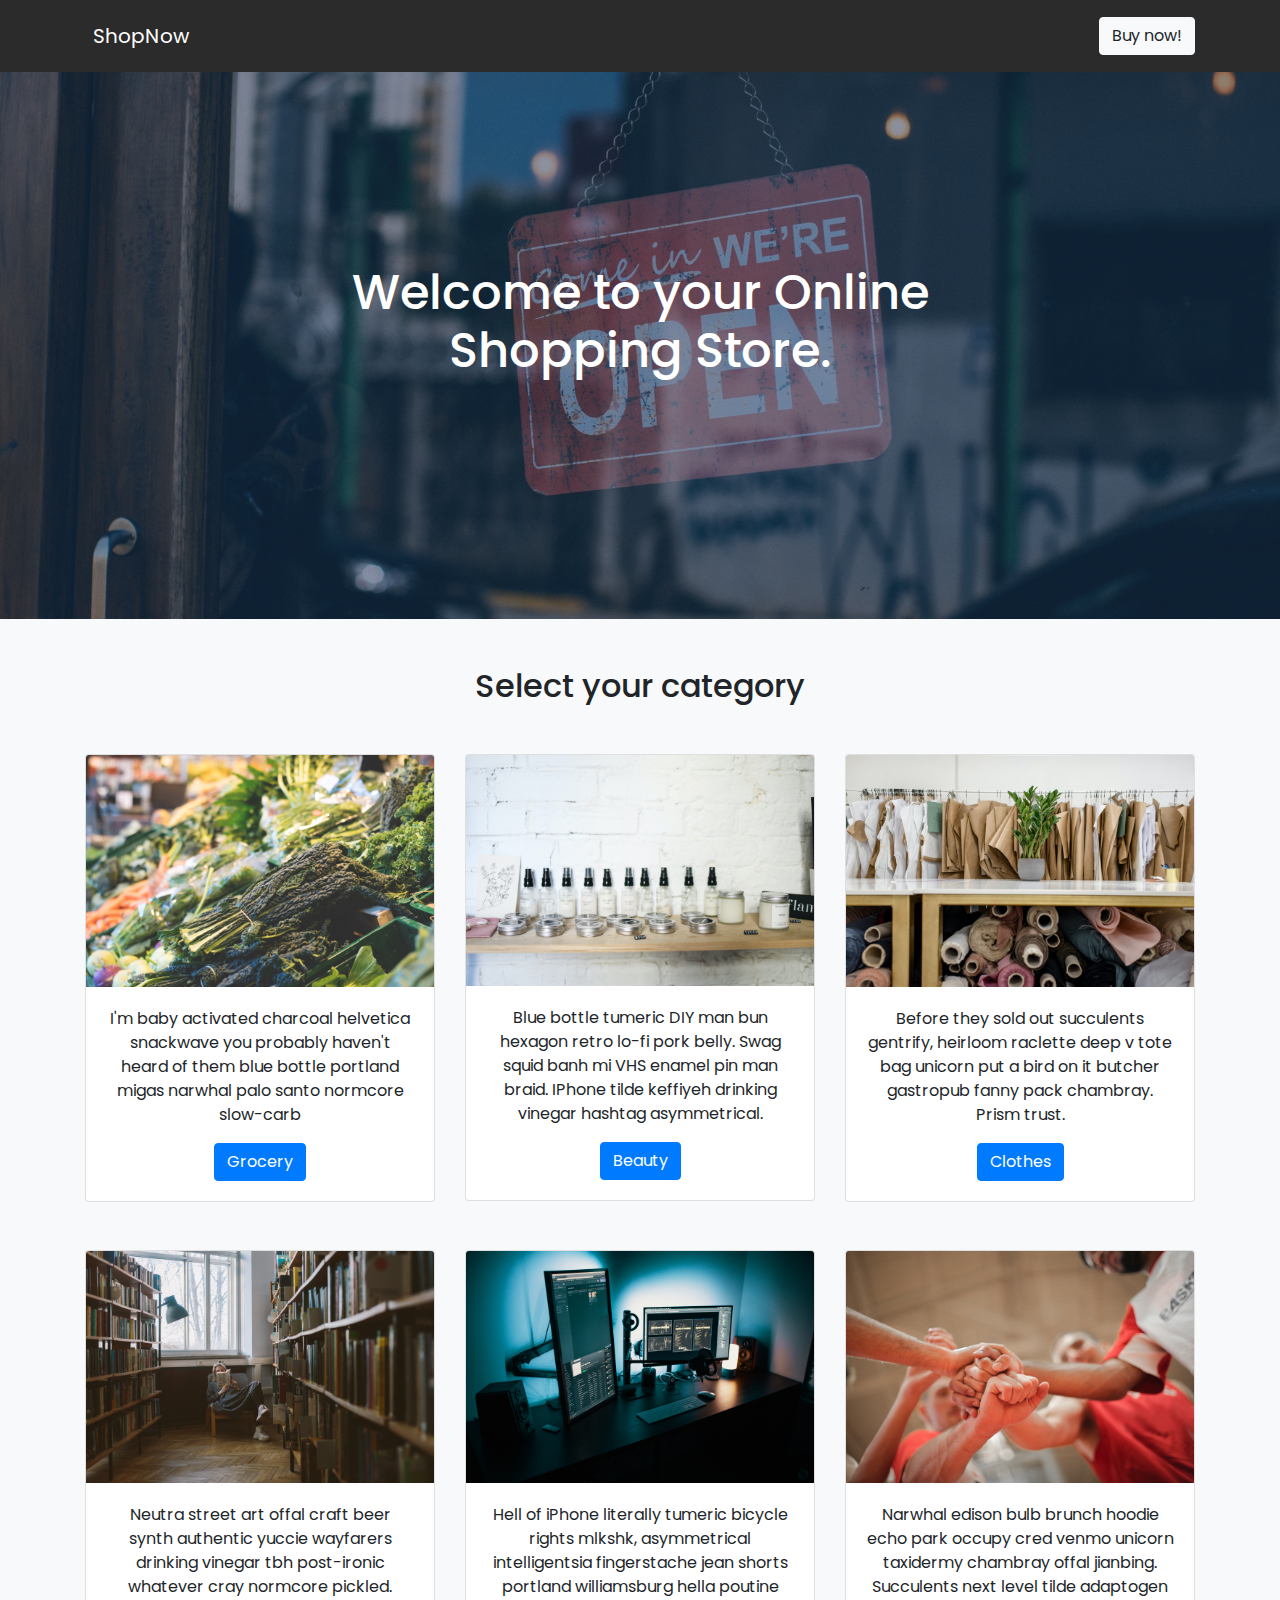
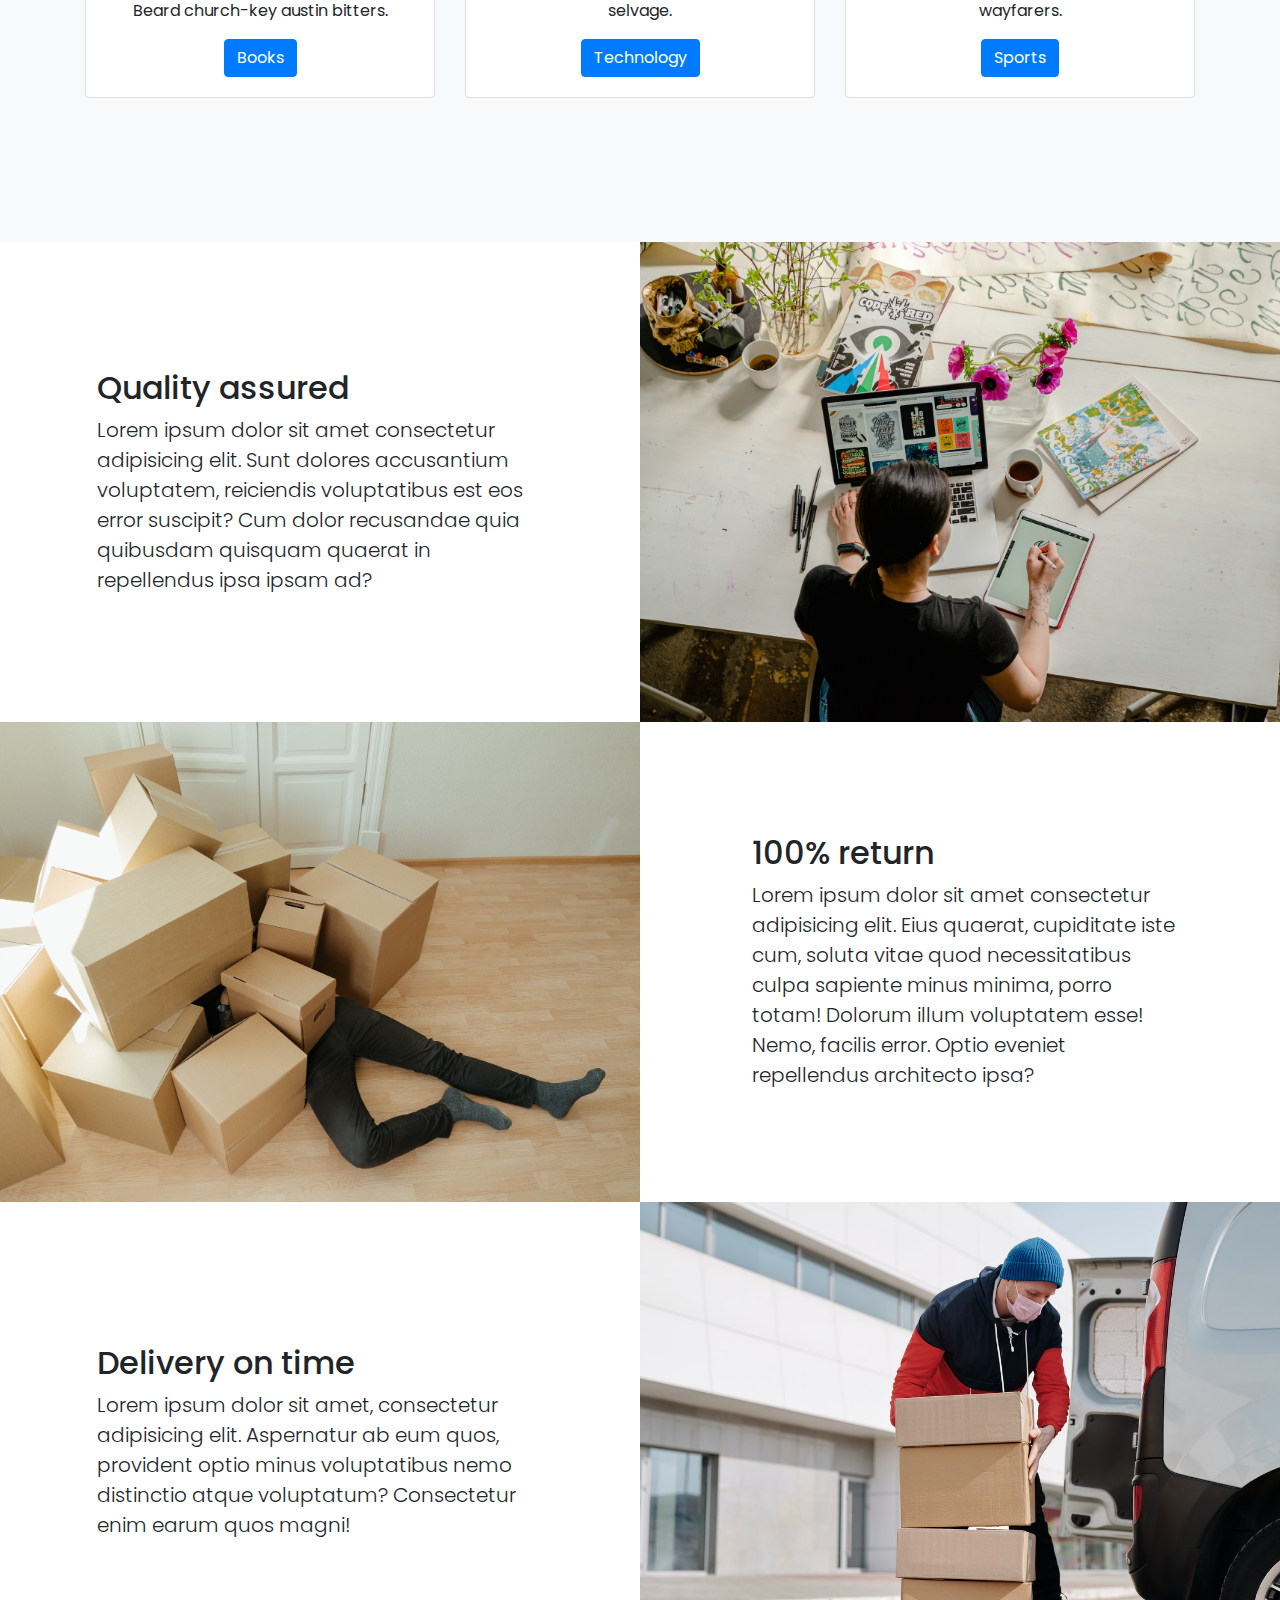
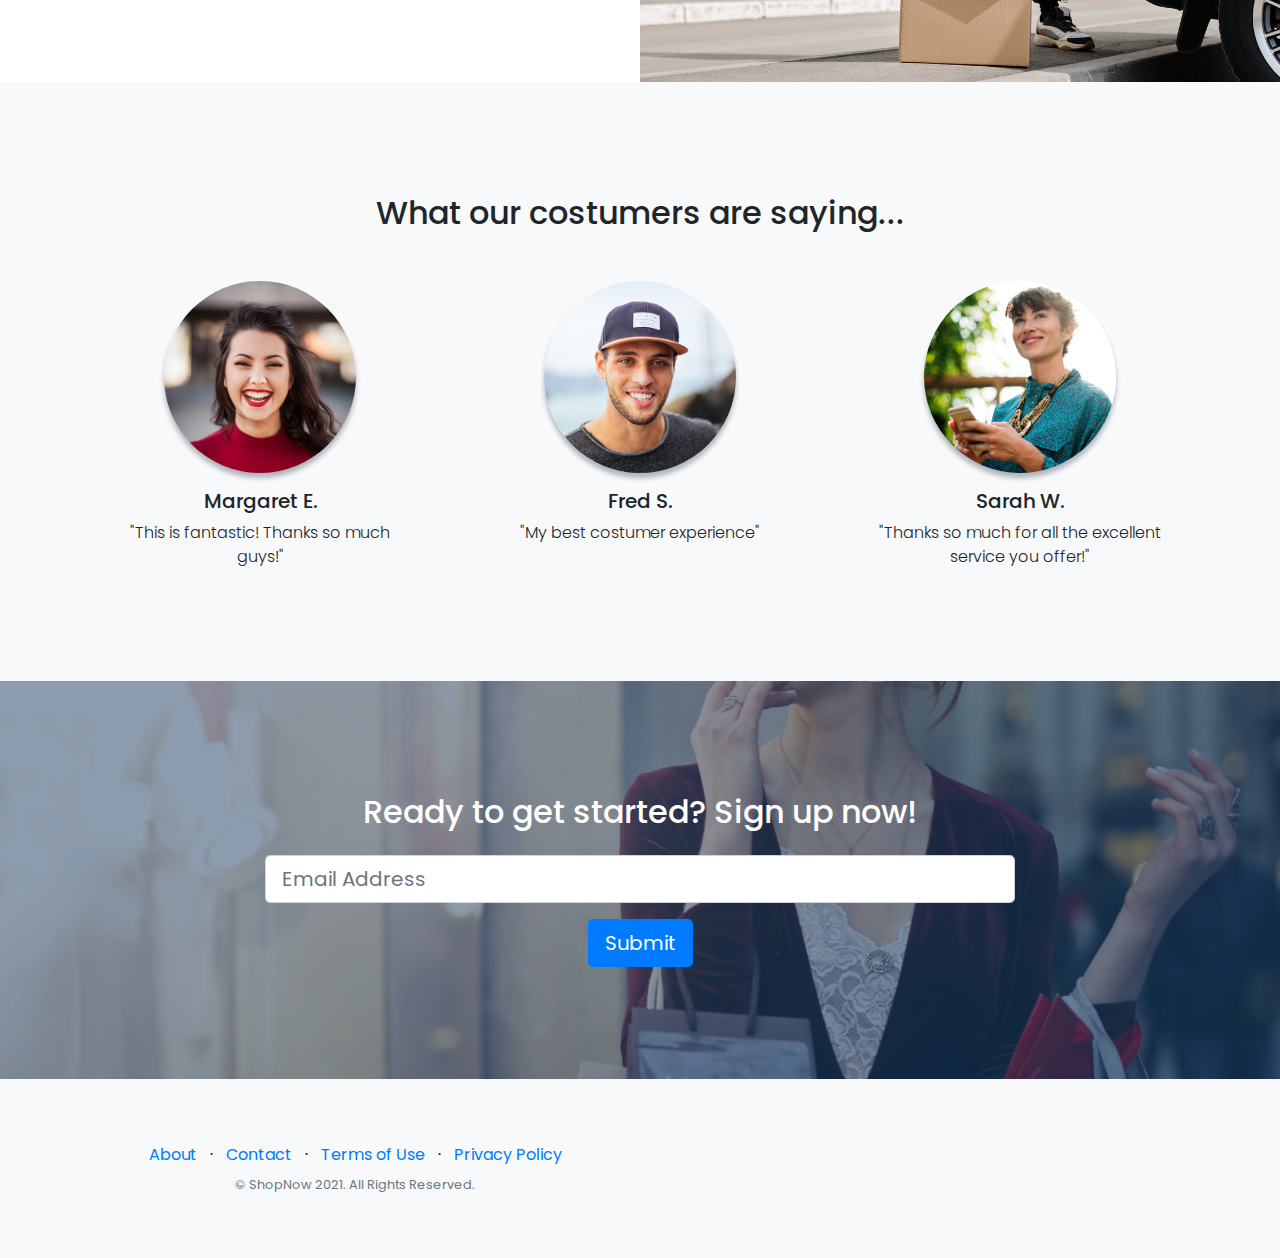
==== index.html @ e337b27c "Sprint Solution" ====
<!DOCTYPE html>
<html lang="en">
  <head>
    <meta charset="UTF-8" />
    <meta http-equiv="X-UA-Compatible" content="ie=edge" />
    <meta name="viewport" content="width=device-width, initial-scale=1.0" />

    <!-- bootstrap -->
    <link
      rel="stylesheet"
      href="https://stackpath.bootstrapcdn.com/bootstrap/4.3.1/css/bootstrap.min.css"
      integrity="sha384-ggOyR0iXCbMQv3Xipma34MD+dH/1fQ784/j6cY/iJTQUOhcWr7x9JvoRxT2MZw1T"
      crossorigin="anonymous"
    />
    <!-- font awesome -->
    <link
      rel="stylesheet"
      href="https://use.fontawesome.com/releases/v5.8.1/css/all.css"
      integrity="sha384-50oBUHEmvpQ+1lW4y57PTFmhCaXp0ML5d60M1M7uH2+nqUivzIebhndOJK28anvf"
      crossorigin="anonymous"
    />
    <link rel="stylesheet" href="css/style.css" />

    <title>ShopNow</title>
  </head>

  <body>
    <!-- Navigation-->
    <nav class="navbar sticky-top navbar-dark py-3">
      <div class="container">
        <a class="navbar-brand" href="#"
          ><i class="fas fa-shopping-cart mr-2"></i> ShopNow</a
        >
        <a class="btn btn-light" href="grocery.html">Buy now!</a>
      </div>
    </nav>
    <!-- header  -->
    <header class="masthead">
      <div class="container position-relative">
        <div class="row justify-content-center">
          <div class="col-xl-6">
            <div class="text-center text-white">
              <!-- Page heading-->
              <h1 class="mb-5">Welcome to your Online Shopping Store.</h1>
            </div>
          </div>
        </div>
      </div>
    </header>

    <!-- sections -->
    <section class="bg-light text-center py-5">
      <h2 class="text-center mb-4">Select your category</h2>
      <div class="container">
        <div class="row mt-4 my-lg-5">
          <div class="col-lg-4 mb-5">
            <div class="card">
              <img
                class="card-img-top"
                src="./images/pexels-lumn-319798.jpg"
                alt="grocery card image"
              />
              <div class="card-body">    
                <p class="card-text">
                  I'm baby activated charcoal helvetica snackwave you probably haven't heard of them blue bottle portland migas narwhal palo santo normcore slow-carb
                </p>
                <a href="grocery.html#grocery" class="btn btn-primary"
                  >Grocery</a
                >
              </div>
            </div>
          </div>
          <div class="col-lg-4 mb-5">
            <div class="card">
              <img
                class="card-img-top"
                src="./images/pexels-polina-tankilevitch-3735631.jpg"
                alt="beauty card image"
              />
              <div class="card-body">
                <p class="card-text">
                  Blue bottle tumeric DIY man bun hexagon retro lo-fi pork belly. Swag squid banh mi VHS enamel pin man braid. IPhone tilde keffiyeh drinking vinegar hashtag asymmetrical.
                </p>
                <a href="grocery.html#beauty" class="btn btn-primary">Beauty</a>
              </div>
            </div>
          </div>
          <div class="col-lg-4 mb-5">
            <div class="card">
              <img
                class="card-img-top"
                src="./images/pexels-ksenia-chernaya-3965543.jpg"
                alt="clothes card image"
              />
              <div class="card-body">       
                <p class="card-text">
                  Before they sold out succulents gentrify, heirloom raclette deep v tote bag unicorn put a bird on it butcher gastropub fanny pack chambray. Prism trust.
                </p>
                <a href="grocery.html#clothes" class="btn btn-primary"
                  >Clothes</a
                >
              </div>
            </div>
          </div>
          <div class="col-lg-4 mb-5">
            <div class="card">
              <img
                class="card-img-top"
                src="./images/pexels-polina-zimmerman-3747468.jpg"
                alt="clothes card image"
              />
              <div class="card-body"> 
                <p class="card-text">
                  Neutra street art offal craft beer synth authentic yuccie wayfarers drinking vinegar tbh post-ironic whatever cray normcore pickled. Beard church-key austin bitters.
                </p>
                <a href="grocery.html#books" class="btn btn-primary">Books</a>
              </div>
            </div>
          </div>
          <div class="col-lg-4 mb-5">
            <div class="card">
              <img
                class="card-img-top"
                src="./images/pexels-josh-sorenson-1714208.jpg"
                alt="clothes card image"
              />
              <div class="card-body">            
                <p class="card-text">
                  Hell of iPhone literally tumeric bicycle rights mlkshk, asymmetrical intelligentsia fingerstache jean shorts portland williamsburg hella poutine selvage.
                </p>
                <a href="grocery.html#technology" class="btn btn-primary"
                  >Technology</a
                >
              </div>
            </div>
          </div>
          <div class="col-lg-4 mb-5">
            <div class="card">
              <img
                class="card-img-top"
                src="./images/pexels-andrea-piacquadio-3755440.jpg"
                alt="clothes card image"
              />
              <div class="card-body">
      
                <p class="card-text">
                  Narwhal edison bulb brunch hoodie echo park occupy cred venmo unicorn taxidermy chambray offal jianbing. Succulents next level tilde adaptogen wayfarers.
                </p>
                <a href="grocery.html#sports" class="btn btn-primary">Sports</a>
              </div>
            </div>
          </div>
        </div>
      </div>
    </section>

    <!-- Image Showcases-->
    <section class="showcase m-0">
      <div class="container-fluid p-0 m-0">
        <div class="row g-0">
          <div
            class="col-lg-6 order-lg-2 p-0 text-white showcase-img"
            style="
              background-image: url('./images/pexels-anthony-shkraba-4348401.jpg');
            "
          ></div>
          <div class="col-lg-6 order-lg-1 my-auto showcase-text">
            <h2>Quality assured</h2>
            <p class="lead mb-0">
              Lorem ipsum dolor sit amet consectetur adipisicing elit. Sunt
              dolores accusantium voluptatem, reiciendis voluptatibus est eos
              error suscipit? Cum dolor recusandae quia quibusdam quisquam
              quaerat in repellendus ipsa ipsam ad?
            </p>
          </div>
        </div>
        <div class="row g-0">
          <div
            class="col-lg-6 text-white p-0 showcase-img"
            style="
              background-image: url('./images/pexels-cottonbro-4553182.jpg');
            "
          ></div>
          <div class="col-lg-6 my-auto showcase-text">
            <h2>100% return</h2>
            <p class="lead mb-0">
              Lorem ipsum dolor sit amet consectetur adipisicing elit. Eius
              quaerat, cupiditate iste cum, soluta vitae quod necessitatibus
              culpa sapiente minus minima, porro totam! Dolorum illum voluptatem
              esse! Nemo, facilis error. Optio eveniet repellendus architecto
              ipsa?
            </p>
          </div>
        </div>
        <div class="row g-0">
          <div
            class="col-lg-6 order-lg-2 p-0 text-white showcase-img"
            style="
              background-image: url('./images/pexels-norma-mortenson-4391478.jpg');
            "
          ></div>
          <div class="col-lg-6 order-lg-1 my-auto showcase-text">
            <h2>Delivery on time</h2>
            <p class="lead mb-0">
              Lorem ipsum dolor sit amet, consectetur adipisicing elit.
              Aspernatur ab eum quos, provident optio minus voluptatibus nemo
              distinctio atque voluptatum? Consectetur enim earum quos magni!
            </p>
          </div>
        </div>
      </div>
    </section>

    <!-- Testimonials-->
    <section class="testimonials text-center bg-light">
      <div class="container">
        <h2 class="mb-5">What our costumers are saying...</h2>
        <div class="row">
          <div class="col-lg-4">
            <div class="testimonial-item mx-auto mb-5 mb-lg-0">
              <img
                class="img-fluid rounded-circle mb-3"
                src="./images/testimonials-1.jpg"
                alt="..."
              />
              <h5>Margaret E.</h5>
              <p class="font-weight-light mb-0">
                "This is fantastic! Thanks so much guys!"
              </p>
            </div>
          </div>
          <div class="col-lg-4">
            <div class="testimonial-item mx-auto mb-5 mb-lg-0">
              <img
                class="img-fluid rounded-circle mb-3"
                src="./images/testimonials-2.jpg"
                alt="..."
              />
              <h5>Fred S.</h5>
              <p class="font-weight-light mb-0">
                "My best costumer experience"
              </p>
            </div>
          </div>
          <div class="col-lg-4">
            <div class="testimonial-item mx-auto mb-5 mb-lg-0">
              <img
                class="img-fluid rounded-circle mb-3"
                src="./images/testimonials-3.jpg"
                alt="..."
              />
              <h5>Sarah W.</h5>
              <p class="font-weight-light mb-0">
                "Thanks so much for all the excellent service you offer!"
              </p>
            </div>
          </div>
        </div>
      </div>
    </section>

    <!-- register form  -->
    <section class="register text-white text-center" id="signup">
      <div class="container position-relative">
        <div class="row justify-content-center">
          <div class="col-xl-6 px-4">
            <h2 class="mb-4">Ready to get started? Sign up now!</h2>
            <form>
              <!-- Email address input-->
              <div class="row">
                <div class="col">
                  <input
                    class="form-control form-control-lg mb-3"
                    type="email"
                    placeholder="Email Address"
                  />
                  </div>
                </div>
                <div class="col-auto">
                  <button
                    class="btn btn-primary btn-lg"
                    id="submitButton"
                    type="submit"
                  >
                    Submit
                  </button>
                </div>
              </div>
            </form>
          </div>
        </div>
      </div>
    </section>

    <!-- Footer-->
        <footer class="footer bg-light">
            <div class="container">
                <div class="row">
                    <div class="col-lg-6 h-100 text-center text-lg-start my-auto">
                        <ul class="list-inline mb-2">
                            <li class="list-inline-item"><a href="#!">About</a></li>
                            <li class="list-inline-item">⋅</li>
                            <li class="list-inline-item"><a href="#!">Contact</a></li>
                            <li class="list-inline-item">⋅</li>
                            <li class="list-inline-item"><a href="#!">Terms of Use</a></li>
                            <li class="list-inline-item">⋅</li>
                            <li class="list-inline-item"><a href="#!">Privacy Policy</a></li>
                        </ul>
                        <p class="text-muted small mb-4 mb-lg-0">&copy; ShopNow 2021. All Rights Reserved.</p>
                    </div>
                    <div class="col-lg-6 h-100 text-center text-lg-end my-auto">
                        <ul class="list-inline mb-0">
                            <li class="list-inline-item me-4">
                                <a href="#!"><i class="fab fa-facebook-square fa-2x"></i></i></a>
                            </li>
                            <li class="list-inline-item me-4">
                                <a href="#!"><i class="fab fa-twitter fa-2x"></i></i></a>
                            </li>
                            <li class="list-inline-item">
                                <a href="#!"><i class="fab fa-instagram fa-2x"></i></a>
                            </li>
                        </ul>
                    </div>
                </div>
            </div>
        </footer>

    <!-- script tags -->
    <script
      src="https://code.jquery.com/jquery-3.3.1.slim.min.js"
      integrity="sha384-q8i/X+965DzO0rT7abK41JStQIAqVgRVzpbzo5smXKp4YfRvH+8abtTE1Pi6jizo"
      crossorigin="anonymous"
    ></script>
    <script
      src="https://cdnjs.cloudflare.com/ajax/libs/popper.js/1.14.7/umd/popper.min.js"
      integrity="sha384-UO2eT0CpHqdSJQ6hJty5KVphtPhzWj9WO1clHTMGa3JDZwrnQq4sF86dIHNDz0W1"
      crossorigin="anonymous"
    ></script>
    <script
      src="https://stackpath.bootstrapcdn.com/bootstrap/4.3.1/js/bootstrap.min.js"
      integrity="sha384-JjSmVgyd0p3pXB1rRibZUAYoIIy6OrQ6VrjIEaFf/nJGzIxFDsf4x0xIM+B07jRM"
      crossorigin="anonymous"
    ></script>
  </body>
</html>
---- css/style.css ----
@import url("https://fonts.googleapis.com/css?family=Poppins");
body {
  font-family: Poppins;
}

.navbar {
  background-color: #2b2b2b !important;
}

/* header  */
header.masthead {
  position: relative;
  background-color: #343a40;
  background: url("../images/pexels-kaique-rocha-331990.jpg") no-repeat center
    center;
  background-size: cover;
  padding-top: 8rem;
  padding-bottom: 8rem;
}

header.masthead:before {
  content: "";
  position: absolute;
  background-color: #1c375e;
  height: 100%;
  width: 100%;
  top: 0;
  left: 0;
  opacity: 0.5;
}

header.masthead h1,
header.masthead .h1 {
  font-size: 2rem;
}

@media (min-width: 768px) {
  header.masthead {
    padding-top: 12rem;
    padding-bottom: 12rem;
  }
  header.masthead h1,
  header.masthead .h1 {
    font-size: 3rem;
  }
}

.showcase .showcase-text {
  padding: 3rem;
}

.showcase .showcase-img {
  min-height: 30rem;
  background-size: cover;
  background-position: center center;
}

@media (min-width: 768px) {
  .showcase .showcase-text {
    padding: 7rem;
  }
}

.container-fluid {
  overflow: hidden;
}

.testimonials {
  padding-top: 7rem;
  padding-bottom: 7rem;
}
.testimonials .testimonial-item {
  max-width: 18rem;
}
.testimonials .testimonial-item img {
  max-width: 12rem;
  box-shadow: 0px 5px 5px 0px #adb5bd;
}

.register {
  position: relative;
  background-color: #343a40;
  background: url("../images/pexels-andrea-piacquadio-975250.jpg") no-repeat
    center center;
  background-size: cover;
  padding-top: 7rem;
  padding-bottom: 7rem;
}
.register:before {
  content: "";
  position: absolute;
  background-color: #1c375e;
  height: 100%;
  width: 100%;
  top: 0;
  left: 0;
  opacity: 0.5;
}

@media (min-width: 768px) {
  .col-xl-6 {
    -ms-flex: 0 0 70%;
    flex: 0 0 70%;
    max-width: 70%;
  }
}

footer.footer {
  padding-top: 4rem;
  padding-bottom: 4rem;
}
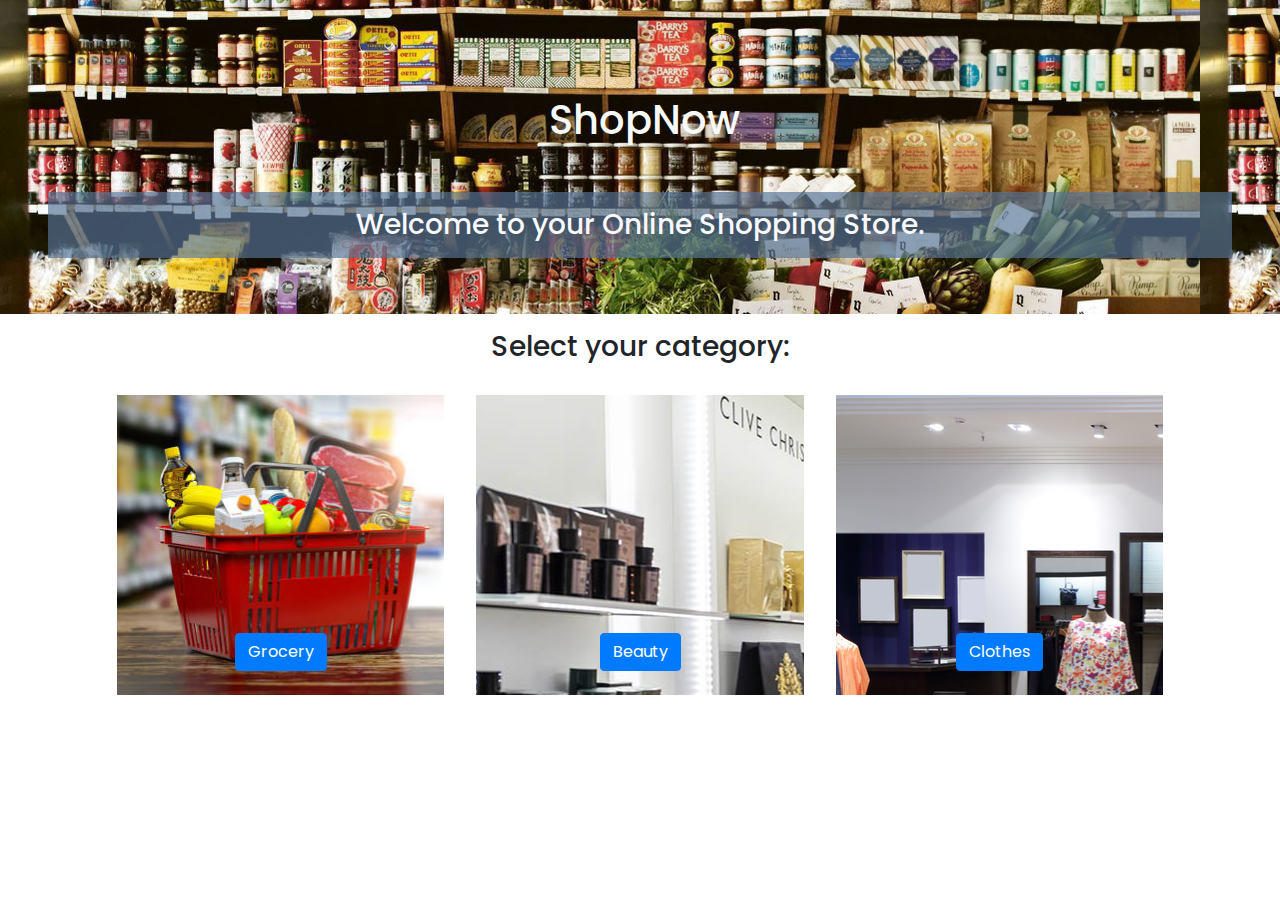
==== commit e41d2c06: "nivell 1, 2 & 3" ====
--- a/index.html
+++ b/index.html
@@ -1,345 +1,53 @@
 <!DOCTYPE html>
 <html lang="en">
-  <head>
-    <meta charset="UTF-8" />
-    <meta http-equiv="X-UA-Compatible" content="ie=edge" />
-    <meta name="viewport" content="width=device-width, initial-scale=1.0" />
+
+<head>
+    <meta charset="UTF-8">
+    <meta http-equiv="X-UA-Compatible" content="ie=edge">
+    <meta name="viewport" content="width=device-width, initial-scale=1.0">
 
     <!-- bootstrap -->
-    <link
-      rel="stylesheet"
-      href="https://stackpath.bootstrapcdn.com/bootstrap/4.3.1/css/bootstrap.min.css"
-      integrity="sha384-ggOyR0iXCbMQv3Xipma34MD+dH/1fQ784/j6cY/iJTQUOhcWr7x9JvoRxT2MZw1T"
-      crossorigin="anonymous"
-    />
+    <link rel="stylesheet" href="https://stackpath.bootstrapcdn.com/bootstrap/4.3.1/css/bootstrap.min.css"
+        integrity="sha384-ggOyR0iXCbMQv3Xipma34MD+dH/1fQ784/j6cY/iJTQUOhcWr7x9JvoRxT2MZw1T" crossorigin="anonymous">
     <!-- font awesome -->
-    <link
-      rel="stylesheet"
-      href="https://use.fontawesome.com/releases/v5.8.1/css/all.css"
-      integrity="sha384-50oBUHEmvpQ+1lW4y57PTFmhCaXp0ML5d60M1M7uH2+nqUivzIebhndOJK28anvf"
-      crossorigin="anonymous"
-    />
-    <link rel="stylesheet" href="css/style.css" />
+    <link rel="stylesheet" href="https://use.fontawesome.com/releases/v5.8.1/css/all.css"
+        integrity="sha384-50oBUHEmvpQ+1lW4y57PTFmhCaXp0ML5d60M1M7uH2+nqUivzIebhndOJK28anvf" crossorigin="anonymous">
+    <link rel="stylesheet" href="css/style.css">
 
     <title>ShopNow</title>
-  </head>
+</head>
 
-  <body>
-    <!-- Navigation-->
-    <nav class="navbar sticky-top navbar-dark py-3">
-      <div class="container">
-        <a class="navbar-brand" href="#"
-          ><i class="fas fa-shopping-cart mr-2"></i> ShopNow</a
-        >
-        <a class="btn btn-light" href="grocery.html">Buy now!</a>
-      </div>
-    </nav>
-    <!-- header  -->
-    <header class="masthead">
-      <div class="container position-relative">
-        <div class="row justify-content-center">
-          <div class="col-xl-6">
-            <div class="text-center text-white">
-              <!-- Page heading-->
-              <h1 class="mb-5">Welcome to your Online Shopping Store.</h1>
-            </div>
-          </div>
-        </div>
-      </div>
+<body>
+    <!-- header -->
+    <header class="p-5 text-light">
+        <h1 class="text-center m-5"><i class="fas fa-shopping-cart mr-2"></i> ShopNow</h1>
+        <h3 class="text-center p-3">Welcome to your Online Shopping Store.</h3>
     </header>
 
-    <!-- sections -->
-    <section class="bg-light text-center py-5">
-      <h2 class="text-center mb-4">Select your category</h2>
-      <div class="container">
-        <div class="row mt-4 my-lg-5">
-          <div class="col-lg-4 mb-5">
-            <div class="card">
-              <img
-                class="card-img-top"
-                src="./images/pexels-lumn-319798.jpg"
-                alt="grocery card image"
-              />
-              <div class="card-body">    
-                <p class="card-text">
-                  I'm baby activated charcoal helvetica snackwave you probably haven't heard of them blue bottle portland migas narwhal palo santo normcore slow-carb
-                </p>
-                <a href="grocery.html#grocery" class="btn btn-primary"
-                  >Grocery</a
-                >
-              </div>
-            </div>
-          </div>
-          <div class="col-lg-4 mb-5">
-            <div class="card">
-              <img
-                class="card-img-top"
-                src="./images/pexels-polina-tankilevitch-3735631.jpg"
-                alt="beauty card image"
-              />
-              <div class="card-body">
-                <p class="card-text">
-                  Blue bottle tumeric DIY man bun hexagon retro lo-fi pork belly. Swag squid banh mi VHS enamel pin man braid. IPhone tilde keffiyeh drinking vinegar hashtag asymmetrical.
-                </p>
-                <a href="grocery.html#beauty" class="btn btn-primary">Beauty</a>
-              </div>
-            </div>
-          </div>
-          <div class="col-lg-4 mb-5">
-            <div class="card">
-              <img
-                class="card-img-top"
-                src="./images/pexels-ksenia-chernaya-3965543.jpg"
-                alt="clothes card image"
-              />
-              <div class="card-body">       
-                <p class="card-text">
-                  Before they sold out succulents gentrify, heirloom raclette deep v tote bag unicorn put a bird on it butcher gastropub fanny pack chambray. Prism trust.
-                </p>
-                <a href="grocery.html#clothes" class="btn btn-primary"
-                  >Clothes</a
-                >
-              </div>
-            </div>
-          </div>
-          <div class="col-lg-4 mb-5">
-            <div class="card">
-              <img
-                class="card-img-top"
-                src="./images/pexels-polina-zimmerman-3747468.jpg"
-                alt="clothes card image"
-              />
-              <div class="card-body"> 
-                <p class="card-text">
-                  Neutra street art offal craft beer synth authentic yuccie wayfarers drinking vinegar tbh post-ironic whatever cray normcore pickled. Beard church-key austin bitters.
-                </p>
-                <a href="grocery.html#books" class="btn btn-primary">Books</a>
-              </div>
-            </div>
-          </div>
-          <div class="col-lg-4 mb-5">
-            <div class="card">
-              <img
-                class="card-img-top"
-                src="./images/pexels-josh-sorenson-1714208.jpg"
-                alt="clothes card image"
-              />
-              <div class="card-body">            
-                <p class="card-text">
-                  Hell of iPhone literally tumeric bicycle rights mlkshk, asymmetrical intelligentsia fingerstache jean shorts portland williamsburg hella poutine selvage.
-                </p>
-                <a href="grocery.html#technology" class="btn btn-primary"
-                  >Technology</a
-                >
-              </div>
-            </div>
-          </div>
-          <div class="col-lg-4 mb-5">
-            <div class="card">
-              <img
-                class="card-img-top"
-                src="./images/pexels-andrea-piacquadio-3755440.jpg"
-                alt="clothes card image"
-              />
-              <div class="card-body">
-      
-                <p class="card-text">
-                  Narwhal edison bulb brunch hoodie echo park occupy cred venmo unicorn taxidermy chambray offal jianbing. Succulents next level tilde adaptogen wayfarers.
-                </p>
-                <a href="grocery.html#sports" class="btn btn-primary">Sports</a>
-              </div>
-            </div>
-          </div>
+    <!-- Buttons -->
+    <h3 class="text-center m-3">Select your category:</h3>
+    <div class="row text-center d-flex justify-content-center">
+        <div class="col-md-3 col-sm-12 container-grocery container-category m-3">
+            <button type="button" onclick="window.location.href = 'grocery.html#grocery';" class="btn m-4 mt-5 btn btn-primary">Grocery</button>
         </div>
-      </div>
-    </section>
-
-    <!-- Image Showcases-->
-    <section class="showcase m-0">
-      <div class="container-fluid p-0 m-0">
-        <div class="row g-0">
-          <div
-            class="col-lg-6 order-lg-2 p-0 text-white showcase-img"
-            style="
-              background-image: url('./images/pexels-anthony-shkraba-4348401.jpg');
-            "
-          ></div>
-          <div class="col-lg-6 order-lg-1 my-auto showcase-text">
-            <h2>Quality assured</h2>
-            <p class="lead mb-0">
-              Lorem ipsum dolor sit amet consectetur adipisicing elit. Sunt
-              dolores accusantium voluptatem, reiciendis voluptatibus est eos
-              error suscipit? Cum dolor recusandae quia quibusdam quisquam
-              quaerat in repellendus ipsa ipsam ad?
-            </p>
-          </div>
+        <div class="col-md-3 col-sm-12 container-beauty container-category m-3">
+            <button type="button" onclick="window.location.href = 'grocery.html#beauty';" class="btn m-4 mt-5 btn btn-primary">Beauty</button>
         </div>
-        <div class="row g-0">
-          <div
-            class="col-lg-6 text-white p-0 showcase-img"
-            style="
-              background-image: url('./images/pexels-cottonbro-4553182.jpg');
-            "
-          ></div>
-          <div class="col-lg-6 my-auto showcase-text">
-            <h2>100% return</h2>
-            <p class="lead mb-0">
-              Lorem ipsum dolor sit amet consectetur adipisicing elit. Eius
-              quaerat, cupiditate iste cum, soluta vitae quod necessitatibus
-              culpa sapiente minus minima, porro totam! Dolorum illum voluptatem
-              esse! Nemo, facilis error. Optio eveniet repellendus architecto
-              ipsa?
-            </p>
-          </div>
+        <div class="col-md-3 col-sm-12 container-clothes container-category m-3">
+            <button type="button" onclick="window.location.href = 'grocery.html#clothes';" class="btn m-4 mt-5 btn btn-primary">Clothes</button>
         </div>
-        <div class="row g-0">
-          <div
-            class="col-lg-6 order-lg-2 p-0 text-white showcase-img"
-            style="
-              background-image: url('./images/pexels-norma-mortenson-4391478.jpg');
-            "
-          ></div>
-          <div class="col-lg-6 order-lg-1 my-auto showcase-text">
-            <h2>Delivery on time</h2>
-            <p class="lead mb-0">
-              Lorem ipsum dolor sit amet, consectetur adipisicing elit.
-              Aspernatur ab eum quos, provident optio minus voluptatibus nemo
-              distinctio atque voluptatum? Consectetur enim earum quos magni!
-            </p>
-          </div>
-        </div>
-      </div>
-    </section>
-
-    <!-- Testimonials-->
-    <section class="testimonials text-center bg-light">
-      <div class="container">
-        <h2 class="mb-5">What our costumers are saying...</h2>
-        <div class="row">
-          <div class="col-lg-4">
-            <div class="testimonial-item mx-auto mb-5 mb-lg-0">
-              <img
-                class="img-fluid rounded-circle mb-3"
-                src="./images/testimonials-1.jpg"
-                alt="..."
-              />
-              <h5>Margaret E.</h5>
-              <p class="font-weight-light mb-0">
-                "This is fantastic! Thanks so much guys!"
-              </p>
-            </div>
-          </div>
-          <div class="col-lg-4">
-            <div class="testimonial-item mx-auto mb-5 mb-lg-0">
-              <img
-                class="img-fluid rounded-circle mb-3"
-                src="./images/testimonials-2.jpg"
-                alt="..."
-              />
-              <h5>Fred S.</h5>
-              <p class="font-weight-light mb-0">
-                "My best costumer experience"
-              </p>
-            </div>
-          </div>
-          <div class="col-lg-4">
-            <div class="testimonial-item mx-auto mb-5 mb-lg-0">
-              <img
-                class="img-fluid rounded-circle mb-3"
-                src="./images/testimonials-3.jpg"
-                alt="..."
-              />
-              <h5>Sarah W.</h5>
-              <p class="font-weight-light mb-0">
-                "Thanks so much for all the excellent service you offer!"
-              </p>
-            </div>
-          </div>
-        </div>
-      </div>
-    </section>
-
-    <!-- register form  -->
-    <section class="register text-white text-center" id="signup">
-      <div class="container position-relative">
-        <div class="row justify-content-center">
-          <div class="col-xl-6 px-4">
-            <h2 class="mb-4">Ready to get started? Sign up now!</h2>
-            <form>
-              <!-- Email address input-->
-              <div class="row">
-                <div class="col">
-                  <input
-                    class="form-control form-control-lg mb-3"
-                    type="email"
-                    placeholder="Email Address"
-                  />
-                  </div>
-                </div>
-                <div class="col-auto">
-                  <button
-                    class="btn btn-primary btn-lg"
-                    id="submitButton"
-                    type="submit"
-                  >
-                    Submit
-                  </button>
-                </div>
-              </div>
-            </form>
-          </div>
-        </div>
-      </div>
-    </section>
-
-    <!-- Footer-->
-        <footer class="footer bg-light">
-            <div class="container">
-                <div class="row">
-                    <div class="col-lg-6 h-100 text-center text-lg-start my-auto">
-                        <ul class="list-inline mb-2">
-                            <li class="list-inline-item"><a href="#!">About</a></li>
-                            <li class="list-inline-item">⋅</li>
-                            <li class="list-inline-item"><a href="#!">Contact</a></li>
-                            <li class="list-inline-item">⋅</li>
-                            <li class="list-inline-item"><a href="#!">Terms of Use</a></li>
-                            <li class="list-inline-item">⋅</li>
-                            <li class="list-inline-item"><a href="#!">Privacy Policy</a></li>
-                        </ul>
-                        <p class="text-muted small mb-4 mb-lg-0">&copy; ShopNow 2021. All Rights Reserved.</p>
-                    </div>
-                    <div class="col-lg-6 h-100 text-center text-lg-end my-auto">
-                        <ul class="list-inline mb-0">
-                            <li class="list-inline-item me-4">
-                                <a href="#!"><i class="fab fa-facebook-square fa-2x"></i></i></a>
-                            </li>
-                            <li class="list-inline-item me-4">
-                                <a href="#!"><i class="fab fa-twitter fa-2x"></i></i></a>
-                            </li>
-                            <li class="list-inline-item">
-                                <a href="#!"><i class="fab fa-instagram fa-2x"></i></a>
-                            </li>
-                        </ul>
-                    </div>
-                </div>
-            </div>
-        </footer>
+    </div>
 
     <!-- script tags -->
-    <script
-      src="https://code.jquery.com/jquery-3.3.1.slim.min.js"
-      integrity="sha384-q8i/X+965DzO0rT7abK41JStQIAqVgRVzpbzo5smXKp4YfRvH+8abtTE1Pi6jizo"
-      crossorigin="anonymous"
-    ></script>
-    <script
-      src="https://cdnjs.cloudflare.com/ajax/libs/popper.js/1.14.7/umd/popper.min.js"
-      integrity="sha384-UO2eT0CpHqdSJQ6hJty5KVphtPhzWj9WO1clHTMGa3JDZwrnQq4sF86dIHNDz0W1"
-      crossorigin="anonymous"
-    ></script>
-    <script
-      src="https://stackpath.bootstrapcdn.com/bootstrap/4.3.1/js/bootstrap.min.js"
-      integrity="sha384-JjSmVgyd0p3pXB1rRibZUAYoIIy6OrQ6VrjIEaFf/nJGzIxFDsf4x0xIM+B07jRM"
-      crossorigin="anonymous"
-    ></script>
-  </body>
-</html>
+    <script src="https://code.jquery.com/jquery-3.3.1.slim.min.js"
+        integrity="sha384-q8i/X+965DzO0rT7abK41JStQIAqVgRVzpbzo5smXKp4YfRvH+8abtTE1Pi6jizo" crossorigin="anonymous">
+    </script>
+    <script src="https://cdnjs.cloudflare.com/ajax/libs/popper.js/1.14.7/umd/popper.min.js"
+        integrity="sha384-UO2eT0CpHqdSJQ6hJty5KVphtPhzWj9WO1clHTMGa3JDZwrnQq4sF86dIHNDz0W1" crossorigin="anonymous">
+    </script>
+    <script src="https://stackpath.bootstrapcdn.com/bootstrap/4.3.1/js/bootstrap.min.js"
+        integrity="sha384-JjSmVgyd0p3pXB1rRibZUAYoIIy6OrQ6VrjIEaFf/nJGzIxFDsf4x0xIM+B07jRM" crossorigin="anonymous">
+    </script>
+</body>
+
+</html>--- a/css/style.css
+++ b/css/style.css
@@ -1,111 +1,29 @@
-@import url("https://fonts.googleapis.com/css?family=Poppins");
-body {
-  font-family: Poppins;
+@import url('https://fonts.googleapis.com/css?family=Poppins');
+body{
+    font-family: Poppins;
 }
 
-.navbar {
-  background-color: #2b2b2b !important;
+header {
+    background-image: url('../images/food-shop.jpeg');
 }
 
-/* header  */
-header.masthead {
-  position: relative;
-  background-color: #343a40;
-  background: url("../images/pexels-kaique-rocha-331990.jpg") no-repeat center
-    center;
-  background-size: cover;
-  padding-top: 8rem;
-  padding-bottom: 8rem;
+header h3 {
+    background: rgba(86, 117, 151, 0.671);
 }
 
-header.masthead:before {
-  content: "";
-  position: absolute;
-  background-color: #1c375e;
-  height: 100%;
-  width: 100%;
-  top: 0;
-  left: 0;
-  opacity: 0.5;
+.container-grocery {
+    background-image: url('../images/grocery.jpeg');
+}
+.container-clothes {
+    background-image: url('../images/clothes.jpeg');
+}
+.container-beauty {
+    background-image: url('../images/beauty.jpeg');
 }
 
-header.masthead h1,
-header.masthead .h1 {
-  font-size: 2rem;
-}
-
-@media (min-width: 768px) {
-  header.masthead {
-    padding-top: 12rem;
-    padding-bottom: 12rem;
-  }
-  header.masthead h1,
-  header.masthead .h1 {
-    font-size: 3rem;
-  }
-}
-
-.showcase .showcase-text {
-  padding: 3rem;
-}
-
-.showcase .showcase-img {
-  min-height: 30rem;
-  background-size: cover;
-  background-position: center center;
-}
-
-@media (min-width: 768px) {
-  .showcase .showcase-text {
-    padding: 7rem;
-  }
-}
-
-.container-fluid {
-  overflow: hidden;
-}
-
-.testimonials {
-  padding-top: 7rem;
-  padding-bottom: 7rem;
-}
-.testimonials .testimonial-item {
-  max-width: 18rem;
-}
-.testimonials .testimonial-item img {
-  max-width: 12rem;
-  box-shadow: 0px 5px 5px 0px #adb5bd;
-}
-
-.register {
-  position: relative;
-  background-color: #343a40;
-  background: url("../images/pexels-andrea-piacquadio-975250.jpg") no-repeat
-    center center;
-  background-size: cover;
-  padding-top: 7rem;
-  padding-bottom: 7rem;
-}
-.register:before {
-  content: "";
-  position: absolute;
-  background-color: #1c375e;
-  height: 100%;
-  width: 100%;
-  top: 0;
-  left: 0;
-  opacity: 0.5;
-}
-
-@media (min-width: 768px) {
-  .col-xl-6 {
-    -ms-flex: 0 0 70%;
-    flex: 0 0 70%;
-    max-width: 70%;
-  }
-}
-
-footer.footer {
-  padding-top: 4rem;
-  padding-bottom: 4rem;
-}
+.container-category {
+    height: 300px;
+    display: flex;
+    align-items: flex-end;
+    justify-content: center;
+}